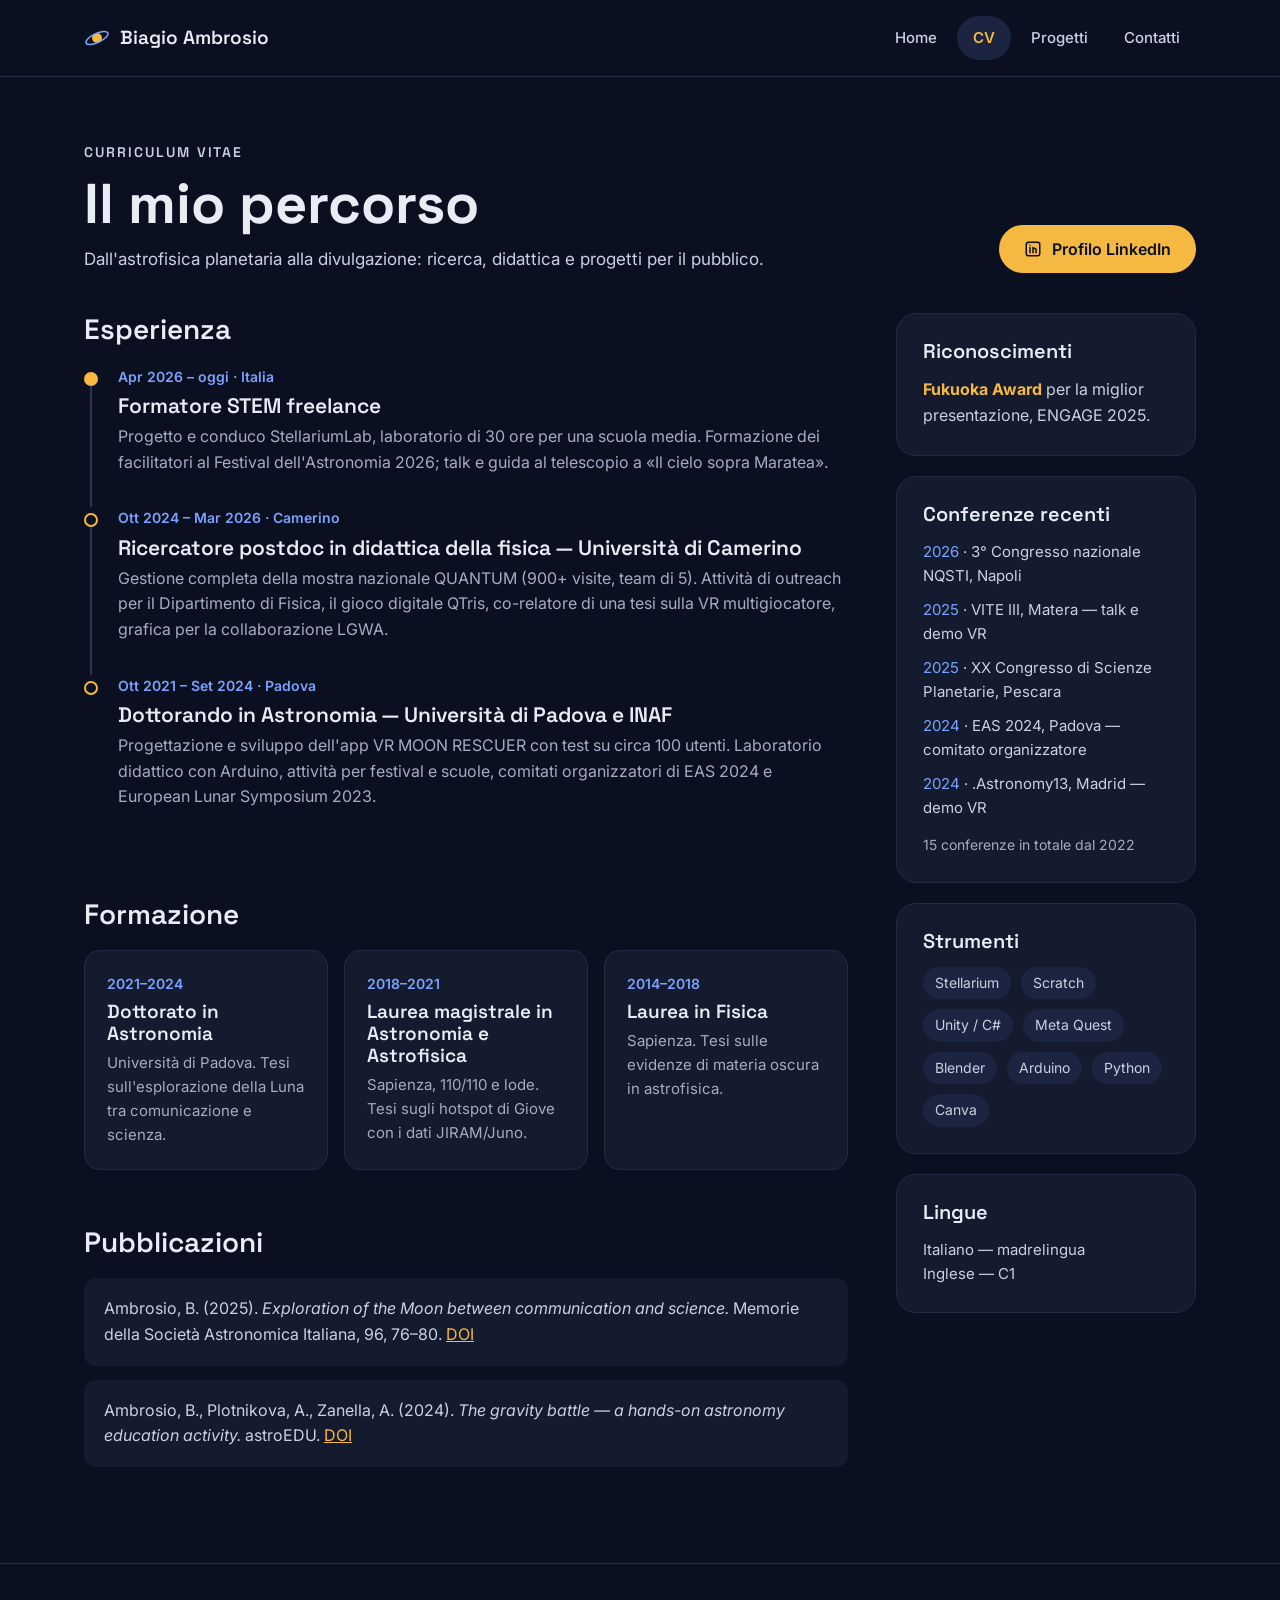
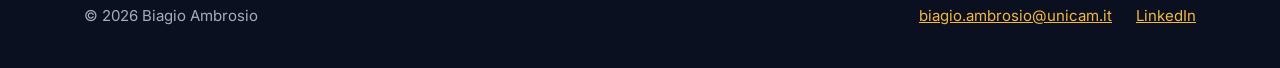
==== cv.html @ 5c2597d6 "Prima versione" ====
<!doctype html>
<html lang="it">
<head>
  <meta charset="utf-8">
  <meta name="viewport" content="width=device-width, initial-scale=1">
  <title>CV — Biagio Ambrosio</title>
  <meta name="description" content="Il percorso di Biagio Ambrosio: dall'astrofisica planetaria alla divulgazione scientifica. Esperienze, formazione, pubblicazioni e conferenze.">
  <link rel="icon" href="assets/img/favicon.svg" type="image/svg+xml">
  <link rel="preconnect" href="https://fonts.googleapis.com">
  <link rel="preconnect" href="https://fonts.gstatic.com" crossorigin>
  <link href="https://fonts.googleapis.com/css2?family=Space+Grotesk:wght@400;500;600;700&family=Inter:wght@400;500;600&display=swap" rel="stylesheet">
  <link rel="stylesheet" href="assets/css/style.css">
</head>
<body>
  <a class="skip-link" href="#contenuto">Vai al contenuto</a>

  <header class="site-header">
    <nav class="container nav" aria-label="Navigazione principale">
      <a class="brand" href="index.html">
        <svg width="26" height="26" viewBox="0 0 26 26" aria-hidden="true"><circle cx="13" cy="13" r="5" fill="#F5B841"/><ellipse cx="13" cy="13" rx="12" ry="4.5" fill="none" stroke="#7AA2FF" stroke-width="1.5" transform="rotate(-25 13 13)"/></svg>
        Biagio Ambrosio
      </a>
      <ul class="nav-links">
        <li><a href="index.html">Home</a></li>
        <li><a href="cv.html" aria-current="page">CV</a></li>
        <li><a href="progetti.html">Progetti</a></li>
        <li><a href="contatti.html">Contatti</a></li>
      </ul>
    </nav>
  </header>

  <main id="contenuto" class="container">
    <div class="page-head">
      <div>
        <p class="eyebrow">Curriculum vitae</p>
        <h1>Il mio percorso</h1>
        <p>Dall'astrofisica planetaria alla divulgazione: ricerca, didattica e progetti per il pubblico.</p>
      </div>
      <a class="btn btn-primary" href="https://www.linkedin.com/in/biagio14/" rel="noopener">
        <svg width="18" height="18" viewBox="0 0 24 24" fill="none" stroke="currentColor" stroke-width="2" stroke-linecap="round" stroke-linejoin="round" aria-hidden="true"><rect x="3" y="3" width="18" height="18" rx="3"/><path d="M8 10v7M8 7v.01M12 17v-4a2 2 0 0 1 4 0v4M12 10v7"/></svg>
        Profilo LinkedIn
      </a>
    </div>

    <div class="cv-layout">
      <div class="cv-main">
        <section>
          <h2>Esperienza</h2>
          <ol class="timeline">
            <li>
              <div class="dot-col"><span class="dot"></span><span class="rail"></span></div>
              <div class="entry">
                <span class="when">Apr 2026 – oggi · Italia</span>
                <h3>Formatore STEM freelance</h3>
                <p>Progetto e conduco StellariumLab, laboratorio di 30 ore per una scuola media. Formazione dei facilitatori al Festival dell'Astronomia 2026; talk e guida al telescopio a «Il cielo sopra Maratea».</p>
              </div>
            </li>
            <li>
              <div class="dot-col"><span class="dot"></span><span class="rail"></span></div>
              <div class="entry">
                <span class="when">Ott 2024 – Mar 2026 · Camerino</span>
                <h3>Ricercatore postdoc in didattica della fisica — Università di Camerino</h3>
                <p>Gestione completa della mostra nazionale QUANTUM (900+ visite, team di 5). Attività di outreach per il Dipartimento di Fisica, il gioco digitale QTris, co-relatore di una tesi sulla VR multigiocatore, grafica per la collaborazione LGWA.</p>
              </div>
            </li>
            <li>
              <div class="dot-col"><span class="dot"></span><span class="rail"></span></div>
              <div class="entry">
                <span class="when">Ott 2021 – Set 2024 · Padova</span>
                <h3>Dottorando in Astronomia — Università di Padova e INAF</h3>
                <p>Progettazione e sviluppo dell'app VR MOON RESCUER con test su circa 100 utenti. Laboratorio didattico con Arduino, attività per festival e scuole, comitati organizzatori di EAS 2024 e European Lunar Symposium 2023.</p>
              </div>
            </li>
          </ol>
        </section>

        <section>
          <h2>Formazione</h2>
          <div class="edu-grid">
            <article class="card">
              <span class="when">2021–2024</span>
              <h3>Dottorato in Astronomia</h3>
              <p>Università di Padova. Tesi sull'esplorazione della Luna tra comunicazione e scienza.</p>
            </article>
            <article class="card">
              <span class="when">2018–2021</span>
              <h3>Laurea magistrale in Astronomia e Astrofisica</h3>
              <p>Sapienza, 110/110 e lode. Tesi sugli hotspot di Giove con i dati JIRAM/Juno.</p>
            </article>
            <article class="card">
              <span class="when">2014–2018</span>
              <h3>Laurea in Fisica</h3>
              <p>Sapienza. Tesi sulle evidenze di materia oscura in astrofisica.</p>
            </article>
          </div>
        </section>

        <section>
          <h2>Pubblicazioni</h2>
          <ul class="pubs">
            <li>Ambrosio, B. (2025). <em>Exploration of the Moon between communication and science.</em> Memorie della Società Astronomica Italiana, 96, 76–80. <a href="https://doi.org/10.36116/MEMSAIT_96N1.2025.76" rel="noopener">DOI</a></li>
            <li>Ambrosio, B., Plotnikova, A., Zanella, A. (2024). <em>The gravity battle — a hands-on astronomy education activity.</em> astroEDU. <a href="https://doi.org/10.14586/astroedu/2405" rel="noopener">DOI</a></li>
          </ul>
        </section>
      </div>

      <aside class="cv-side" aria-label="In breve">
        <section class="card">
          <h2>Riconoscimenti</h2>
          <p style="color: var(--text-2)"><strong style="color: var(--accent)">Fukuoka Award</strong> per la miglior presentazione, ENGAGE 2025.</p>
        </section>
        <section class="card">
          <h2>Conferenze recenti</h2>
          <ul>
            <li><span class="year">2026</span> · 3° Congresso nazionale NQSTI, Napoli</li>
            <li><span class="year">2025</span> · VITE III, Matera — talk e demo VR</li>
            <li><span class="year">2025</span> · XX Congresso di Scienze Planetarie, Pescara</li>
            <li><span class="year">2024</span> · EAS 2024, Padova — comitato organizzatore</li>
            <li><span class="year">2024</span> · .Astronomy13, Madrid — demo VR</li>
          </ul>
          <p class="note">15 conferenze in totale dal 2022</p>
        </section>
        <section class="card">
          <h2>Strumenti</h2>
          <ul class="tags" style="flex-direction: row">
            <li class="tag">Stellarium</li><li class="tag">Scratch</li><li class="tag">Unity / C#</li><li class="tag">Meta Quest</li><li class="tag">Blender</li><li class="tag">Arduino</li><li class="tag">Python</li><li class="tag">Canva</li>
          </ul>
        </section>
        <section class="card">
          <h2>Lingue</h2>
          <p style="color: var(--text-2); font-size: 15px">Italiano — madrelingua<br>Inglese — C1</p>
        </section>
      </aside>
    </div>
  </main>

  <footer class="site-footer">
    <div class="container">
      <span>© 2026 Biagio Ambrosio</span>
      <nav aria-label="Contatti">
        <a href="mailto:biagio.ambrosio@unicam.it">biagio.ambrosio@unicam.it</a>
        <a href="https://www.linkedin.com/in/biagio14/" rel="noopener">LinkedIn</a>
      </nav>
    </div>
  </footer>
</body>
</html>
---- assets/css/style.css ----
/* Biagio Ambrosio — portfolio · tema "Notte stellata" */
:root {
  --bg: #0B1020;
  --bg-alt: #0F1528;
  --surface: #141B2E;
  --surface-2: #1B2440;
  --line: #222B44;
  --line-strong: #3A4566;
  --text: #E8ECF5;
  --text-2: #C9D1E3;
  --muted: #A3ADC2;
  --accent: #F5B841;
  --accent-hover: #FFD889;
  --blue: #7AA2FF;
  --radius: 20px;
  --max: 1160px;
  --display: "Space Grotesk", system-ui, sans-serif;
  --body: "Inter", system-ui, sans-serif;
}

*, *::before, *::after { box-sizing: border-box; }
html { scroll-behavior: smooth; }
body {
  margin: 0;
  background: var(--bg);
  color: var(--text);
  font-family: var(--body);
  font-size: 17px;
  line-height: 1.6;
  -webkit-font-smoothing: antialiased;
}
img { max-width: 100%; display: block; }
a { color: var(--accent); }
a:hover { color: var(--accent-hover); }
:focus-visible { outline: 2px solid var(--accent); outline-offset: 3px; border-radius: 6px; }
h1, h2, h3 { font-family: var(--display); margin: 0; line-height: 1.15; }
p { margin: 0; }

.container { max-width: var(--max); margin: 0 auto; padding-left: 24px; padding-right: 24px; }
.skip-link { position: absolute; left: -9999px; top: 8px; background: var(--accent); color: var(--bg); padding: 10px 16px; border-radius: 8px; z-index: 10; }
.skip-link:focus { left: 16px; }

/* ---------- Header / menu ---------- */
.site-header { border-bottom: 1px solid var(--line); background: var(--bg); position: sticky; top: 0; z-index: 5; }
.nav { display: flex; flex-wrap: wrap; align-items: center; justify-content: space-between; gap: 12px 24px; padding-top: 16px; padding-bottom: 16px; }
.brand { display: flex; align-items: center; gap: 10px; text-decoration: none; color: var(--text); font-family: var(--display); font-weight: 600; font-size: 19px; }
.brand:hover { color: var(--text); }
.nav-links { display: flex; flex-wrap: wrap; gap: 4px; margin: 0; padding: 0; list-style: none; }
.nav-links a { display: inline-flex; align-items: center; min-height: 44px; padding: 0 16px; border-radius: 999px; text-decoration: none; color: var(--text-2); font-weight: 500; font-size: 15px; }
.nav-links a:hover { color: var(--text); background: var(--surface); }
.nav-links a[aria-current="page"] { background: var(--surface-2); color: var(--accent); font-weight: 600; }

/* ---------- Bottoni, etichette ---------- */
.eyebrow { font-family: var(--display); font-size: 14px; letter-spacing: 0.14em; text-transform: uppercase; color: var(--accent); font-weight: 600; }
.btn { display: inline-flex; align-items: center; gap: 10px; min-height: 48px; padding: 0 24px; border-radius: 999px; text-decoration: none; font-weight: 600; font-size: 16px; border: 1px solid transparent; cursor: pointer; font-family: var(--body); }
.btn-primary { background: var(--accent); color: var(--bg); }
.btn-primary:hover { background: var(--accent-hover); color: var(--bg); }
.btn-ghost { border-color: var(--line-strong); color: var(--text); font-weight: 500; }
.btn-ghost:hover { border-color: var(--text-2); color: var(--text); }
.btn-row { display: flex; flex-wrap: wrap; gap: 12px; }
.tag { display: inline-block; padding: 5px 12px; border-radius: 999px; background: var(--surface-2); color: var(--text-2); font-size: 14px; }
.tags { display: flex; flex-wrap: wrap; gap: 8px; margin: 0; padding: 0; list-style: none; }

/* ---------- Hero (home) ---------- */
.hero { position: relative; overflow: hidden; }
.stars { position: absolute; inset: 0; width: 100%; height: 100%; opacity: 0.55; pointer-events: none; }
.hero-inner { position: relative; display: flex; flex-wrap: wrap; align-items: center; gap: 48px; padding-top: 72px; padding-bottom: 56px; }
.hero-text { flex: 999 1 520px; min-width: 0; display: flex; flex-direction: column; gap: 22px; }
.hero h1 { font-size: clamp(48px, 7.5vw, 88px); line-height: 0.98; font-weight: 700; letter-spacing: -0.03em; }
.hero .tagline { font-family: var(--display); font-size: clamp(20px, 2.4vw, 24px); line-height: 1.3; font-weight: 500; }
.hero .lead { max-width: 34em; font-size: 19px; color: var(--text-2); }
.hero .btn-row { padding-top: 8px; }
.portrait { flex: 1 1 300px; max-width: 380px; margin: 0 auto; position: relative; aspect-ratio: 4 / 5; border-radius: 200px 200px 24px 24px; background: radial-gradient(circle at 50% 35%, #26335A 0%, #141B2E 70%); overflow: hidden; border: 1px solid #2A3557; }
.portrait img { position: absolute; bottom: 0; left: 50%; transform: translateX(-50%); height: 96%; width: auto; max-width: none; }

/* ---------- Numeri ---------- */
.stats { border-top: 1px solid var(--line); border-bottom: 1px solid var(--line); background: var(--bg-alt); }
.stats-grid { display: grid; grid-template-columns: repeat(auto-fit, minmax(200px, 1fr)); gap: 28px; padding-top: 36px; padding-bottom: 36px; margin: 0 auto; }
.stat { display: flex; flex-direction: column; gap: 4px; }
.stat dt { order: 2; color: var(--muted); font-size: 15px; }
.stat dd { order: 1; margin: 0; font-family: var(--display); font-size: 44px; font-weight: 700; color: var(--accent); line-height: 1; }

/* ---------- Sezioni ---------- */
.section { padding-top: 88px; padding-bottom: 88px; }
.section-alt { background: var(--bg-alt); border-top: 1px solid var(--line); }
.section h2 { font-size: 36px; font-weight: 600; }
.split { display: flex; flex-wrap: wrap; gap: 32px 64px; }
.split > h2 { flex: 1 1 260px; }
.split > .prose { flex: 999 1 520px; min-width: 0; display: flex; flex-direction: column; gap: 16px; color: var(--text-2); }
.section-head { display: flex; flex-wrap: wrap; align-items: flex-end; justify-content: space-between; gap: 16px; margin-bottom: 32px; }
.section-head a { font-weight: 600; text-decoration: none; padding: 10px 0; }

.card-grid { display: grid; grid-template-columns: repeat(auto-fit, minmax(300px, 1fr)); gap: 20px; }
.card { background: var(--surface); border: 1px solid var(--line); border-radius: var(--radius); padding: 28px; display: flex; flex-direction: column; gap: 12px; }
.card h3 { font-size: 21px; font-weight: 600; }
.card p { color: var(--muted); font-size: 16px; }
.card svg { width: 32px; height: 32px; }

/* ---------- Card progetto ---------- */
.project-grid { display: grid; grid-template-columns: repeat(auto-fill, minmax(300px, 1fr)); gap: 24px; }
.project { display: flex; flex-direction: column; background: var(--surface); border: 1px solid var(--line); border-radius: var(--radius); overflow: hidden; color: var(--text); text-decoration: none; }
a.project:hover { border-color: var(--line-strong); color: var(--text); }
.project img, .project .ph { width: 100%; aspect-ratio: 16 / 10; object-fit: cover; }
.project .ph { background: var(--surface-2); display: flex; align-items: center; justify-content: center; }
.project .ph svg { width: 56px; height: 56px; }
.project-body { padding: 24px; display: flex; flex-direction: column; gap: 8px; flex: 1; }
.project .meta { font-size: 13px; letter-spacing: 0.1em; text-transform: uppercase; color: var(--blue); font-weight: 600; }
.project h2, .project h3 { font-size: 22px; font-weight: 600; line-height: 1.25; }
.project p { color: var(--muted); font-size: 16px; }
.project .tags { margin-top: auto; padding-top: 10px; }
.project .tag { font-size: 13px; padding: 4px 10px; }

.filters { display: flex; flex-wrap: wrap; align-items: center; gap: 8px; margin-bottom: 32px; }
.filter { min-height: 44px; padding: 0 18px; border-radius: 999px; border: 1px solid var(--line-strong); background: transparent; color: var(--text); font: 500 15px var(--body); cursor: pointer; }
.filter:hover { border-color: var(--text-2); }
.filter[aria-pressed="true"] { background: var(--accent); border-color: var(--accent); color: var(--bg); font-weight: 600; }
.filter-count { margin-left: auto; color: var(--muted); font-size: 15px; }
.project[hidden] { display: none; }

/* ---------- Intestazione pagine interne ---------- */
.page-head { padding-top: 64px; padding-bottom: 40px; display: flex; flex-wrap: wrap; align-items: flex-end; justify-content: space-between; gap: 24px; }
.page-head > div { display: flex; flex-direction: column; gap: 12px; max-width: 680px; }
.page-head h1 { font-size: clamp(36px, 5vw, 56px); line-height: 1.05; font-weight: 700; }
.page-head p { color: var(--text-2); }

/* ---------- CV ---------- */
.cv-layout { display: flex; flex-wrap: wrap; gap: 48px; padding-bottom: 96px; }
.cv-main { flex: 999 1 600px; min-width: 0; display: flex; flex-direction: column; gap: 56px; }
.cv-main h2 { font-size: 28px; font-weight: 600; margin-bottom: 20px; }
.timeline { margin: 0; padding: 0; list-style: none; }
.timeline li { display: flex; gap: 20px; }
.timeline .dot-col { display: flex; flex-direction: column; align-items: center; }
.timeline .dot { width: 14px; height: 14px; border-radius: 50%; border: 2px solid var(--accent); margin-top: 6px; flex: none; }
.timeline li:first-child .dot { background: var(--accent); }
.timeline .rail { flex: 1; width: 2px; background: #2A3557; }
.timeline li:last-child .rail { display: none; }
.timeline .entry { padding-bottom: 32px; display: flex; flex-direction: column; gap: 6px; }
.when { font-size: 14px; color: var(--blue); font-weight: 600; }
.timeline h3 { font-size: 21px; font-weight: 600; }
.timeline p { color: var(--muted); font-size: 16px; }
.edu-grid { display: grid; grid-template-columns: repeat(auto-fit, minmax(220px, 1fr)); gap: 16px; }
.edu-grid .card { padding: 22px; gap: 6px; border-radius: 16px; }
.edu-grid h3 { font-size: 19px; }
.edu-grid p { font-size: 15px; }
.pubs { margin: 0; padding: 0; list-style: none; display: flex; flex-direction: column; gap: 14px; color: var(--text-2); font-size: 16px; }
.pubs li { padding: 18px 20px; background: var(--surface); border-radius: 12px; }
.cv-side { flex: 1 1 300px; display: flex; flex-direction: column; gap: 20px; }
.cv-side .card { padding: 26px; gap: 14px; }
.cv-side h2 { font-size: 20px; font-weight: 600; }
.cv-side ul { margin: 0; padding: 0; list-style: none; display: flex; flex-direction: column; gap: 10px; font-size: 15px; color: var(--text-2); }
.cv-side .year { color: var(--blue); }
.cv-side .note { font-size: 14px; color: var(--muted); }

/* ---------- Contatti ---------- */
.contact-layout { display: flex; flex-wrap: wrap; gap: 48px 64px; padding-top: 64px; padding-bottom: 96px; }
.contact-info { flex: 1 1 380px; min-width: 0; display: flex; flex-direction: column; gap: 28px; }
.contact-info .intro { display: flex; flex-direction: column; gap: 12px; }
.contact-info h1 { font-size: clamp(36px, 5vw, 56px); line-height: 1.05; font-weight: 700; }
.contact-info .intro p { color: var(--text-2); }
.contact-info h2 { font-size: 20px; font-weight: 600; margin-bottom: 12px; }
.channels { display: flex; flex-direction: column; gap: 12px; margin: 0; padding: 0; list-style: none; }
.channel { display: flex; align-items: center; gap: 16px; padding: 18px 20px; background: var(--surface); border: 1px solid var(--line); border-radius: 16px; text-decoration: none; color: var(--text); }
a.channel:hover { border-color: var(--line-strong); color: var(--text); }
.channel svg { width: 24px; height: 24px; flex: none; }
.channel span { display: flex; flex-direction: column; min-width: 0; overflow-wrap: anywhere; }
.channel small { font-size: 14px; color: var(--muted); }
.channel strong { font-weight: 600; }
.contact-form-wrap { flex: 1 1 420px; min-width: 0; }
.contact-form { background: var(--surface); border: 1px solid var(--line); border-radius: 24px; padding: 32px; display: flex; flex-direction: column; gap: 18px; }
.contact-form h2 { font-size: 24px; font-weight: 600; }
.field { display: flex; flex-direction: column; gap: 6px; }
.field label { font-size: 15px; font-weight: 500; color: var(--text-2); }
.field input, .field select, .field textarea { min-height: 48px; padding: 10px 14px; border-radius: 12px; border: 1px solid var(--line-strong); background: var(--bg); color: var(--text); font: 400 16px var(--body); }
.field textarea { resize: vertical; min-height: 140px; }
.field input:focus, .field select:focus, .field textarea:focus { outline: 2px solid var(--accent); outline-offset: 1px; border-color: transparent; }
.contact-form .btn { justify-content: center; min-height: 52px; border: 0; }
.form-note { font-size: 14px; color: var(--muted); }

/* ---------- Footer ---------- */
.site-footer { border-top: 1px solid var(--line); }
.site-footer .container { padding-top: 40px; padding-bottom: 40px; display: flex; flex-wrap: wrap; justify-content: space-between; gap: 16px; color: var(--muted); font-size: 15px; }
.site-footer nav { display: flex; flex-wrap: wrap; gap: 24px; }

@media (max-width: 600px) {
  .section { padding-top: 64px; padding-bottom: 64px; }
  .hero-inner { padding-top: 48px; }
  .filter-count { margin-left: 0; width: 100%; }
  .contact-form { padding: 24px; }
}
@media (prefers-reduced-motion: reduce) { html { scroll-behavior: auto; } }
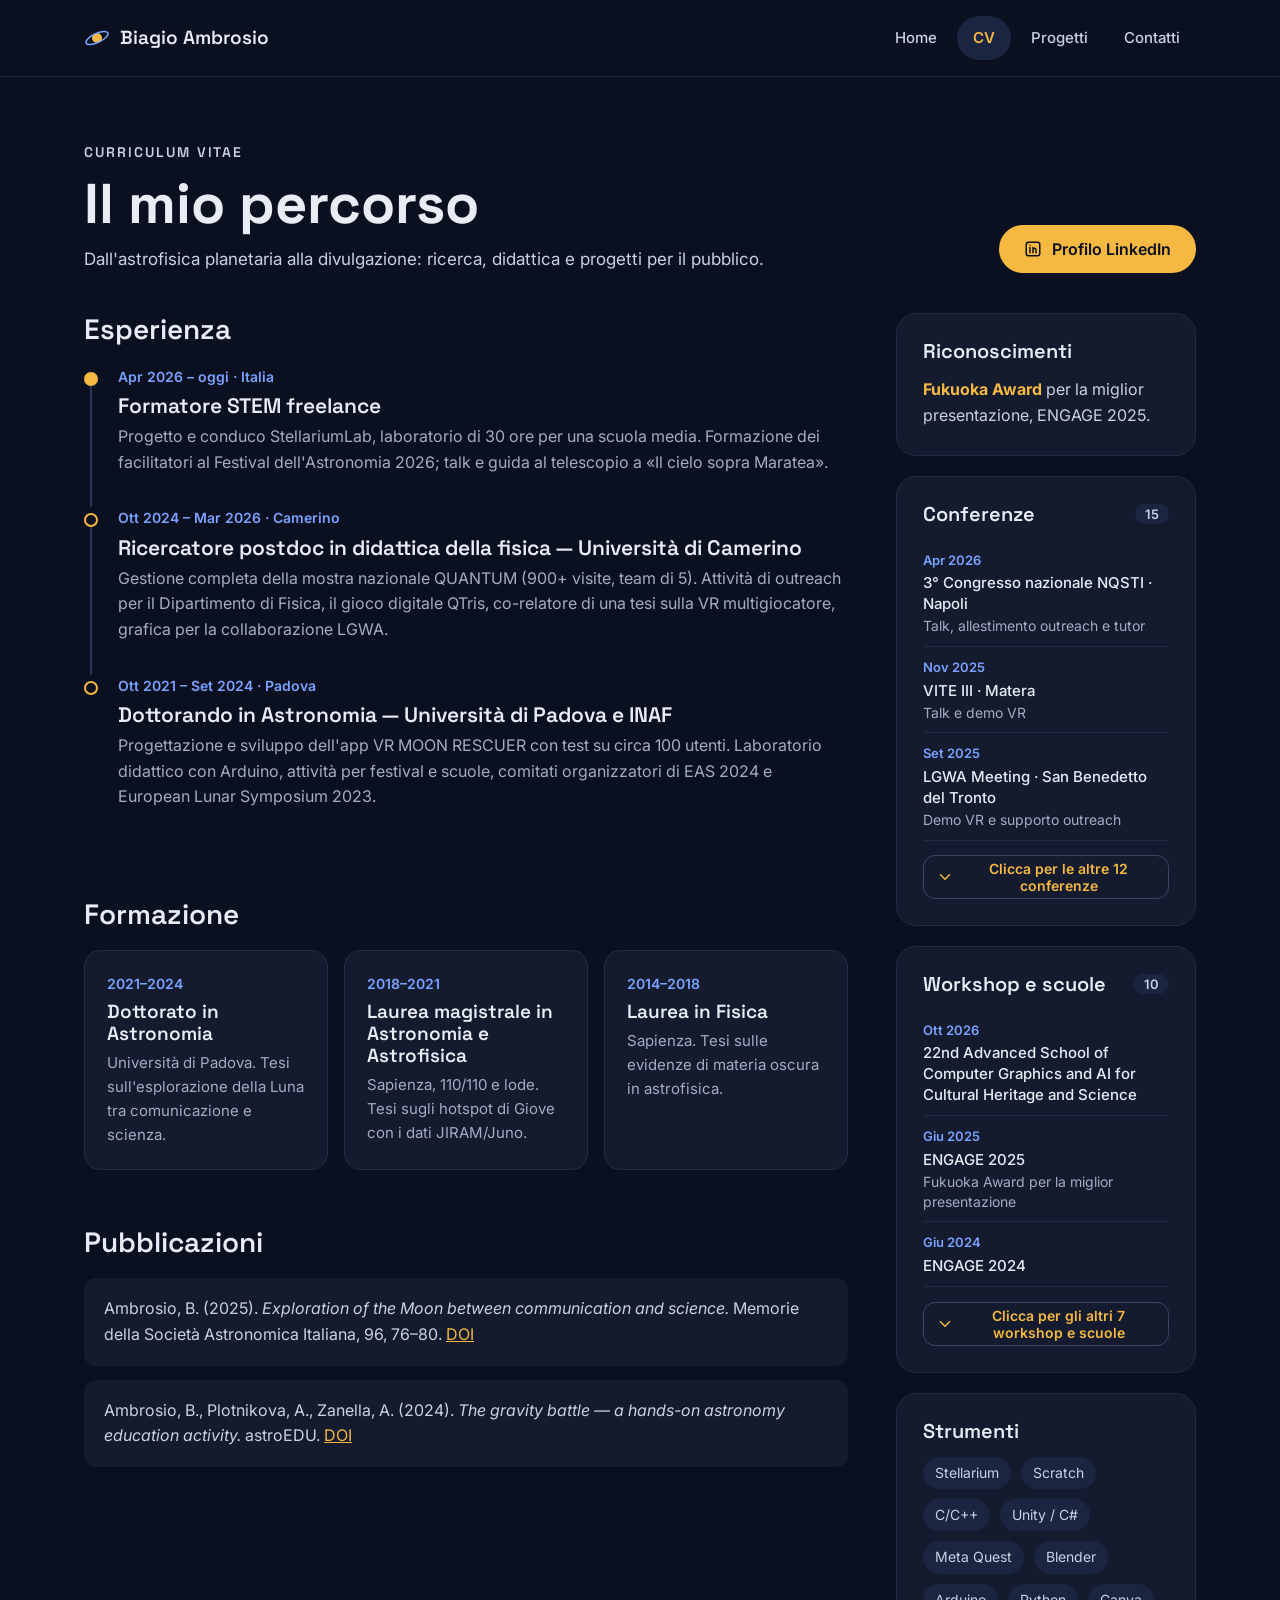
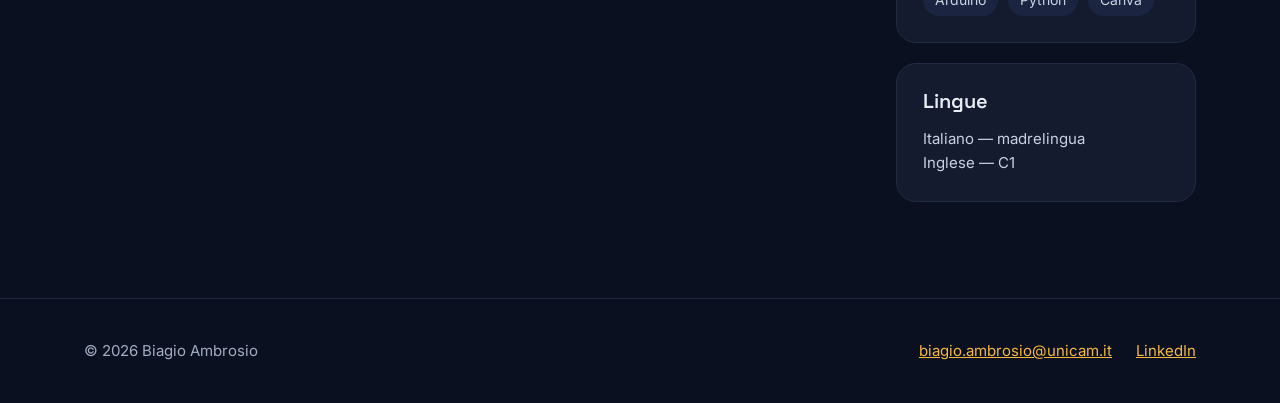
==== commit 8161b914: "Navigation Conferences and Schools" ====
--- a/cv.html
+++ b/cv.html
@@ -4,12 +4,28 @@
   <meta charset="utf-8">
   <meta name="viewport" content="width=device-width, initial-scale=1">
   <title>CV — Biagio Ambrosio</title>
-  <meta name="description" content="Il percorso di Biagio Ambrosio: dall'astrofisica planetaria alla divulgazione scientifica. Esperienze, formazione, pubblicazioni e conferenze.">
+  <meta name="description" content="Il percorso di Biagio Ambrosio: dall'astrofisica planetaria alla divulgazione scientifica. Esperienze, formazione, pubblicazioni, conferenze, workshop e scuole.">
   <link rel="icon" href="assets/img/favicon.svg" type="image/svg+xml">
   <link rel="preconnect" href="https://fonts.googleapis.com">
   <link rel="preconnect" href="https://fonts.gstatic.com" crossorigin>
   <link href="https://fonts.googleapis.com/css2?family=Space+Grotesk:wght@400;500;600;700&family=Inter:wght@400;500;600&display=swap" rel="stylesheet">
   <link rel="stylesheet" href="assets/css/style.css">
+  <style>
+    /* Schede con elenco scorrevole (Conferenze, Workshop e scuole) */
+    .card-title { display: flex; align-items: center; justify-content: space-between; gap: 12px; }
+    .count { font: 600 13px var(--body); color: var(--text-2); background: var(--surface-2); padding: 2px 10px; border-radius: 999px; }
+    .scroll-list { list-style: none; margin: 0; padding: 0; position: relative; overflow-y: auto; scrollbar-width: none; }
+    .scroll-list::-webkit-scrollbar { display: none; }
+    .scroll-list li { padding: 10px 0; border-bottom: 1px solid var(--line); display: flex; flex-direction: column; gap: 2px; }
+    .scroll-list li:last-child { border-bottom: 0; }
+    .scroll-list .date { font-size: 13px; font-weight: 600; color: var(--blue); }
+    .scroll-list .what { font-size: 15px; font-weight: 500; line-height: 1.4; color: var(--text); }
+    .scroll-list .role { font-size: 14px; line-height: 1.4; color: var(--muted); }
+    .scroll-btn { display: flex; align-items: center; justify-content: center; gap: 8px; width: 100%; min-height: 44px; padding: 0 12px; border: 1px solid var(--line-strong); border-radius: 12px; background: transparent; color: var(--accent); font: 600 14px var(--body); cursor: pointer; }
+    .scroll-btn:hover { border-color: var(--accent); color: var(--accent-hover); }
+    .scroll-btn svg { width: 18px; height: 18px; flex: none; }
+    .scroll-btn[hidden] { display: none; }
+  </style>
 </head>
 <body>
   <a class="skip-link" href="#contenuto">Vai al contenuto</a>
@@ -109,23 +125,74 @@
           <h2>Riconoscimenti</h2>
           <p style="color: var(--text-2)"><strong style="color: var(--accent)">Fukuoka Award</strong> per la miglior presentazione, ENGAGE 2025.</p>
         </section>
-        <section class="card">
-          <h2>Conferenze recenti</h2>
-          <ul>
-            <li><span class="year">2026</span> · 3° Congresso nazionale NQSTI, Napoli</li>
-            <li><span class="year">2025</span> · VITE III, Matera — talk e demo VR</li>
-            <li><span class="year">2025</span> · XX Congresso di Scienze Planetarie, Pescara</li>
-            <li><span class="year">2024</span> · EAS 2024, Padova — comitato organizzatore</li>
-            <li><span class="year">2024</span> · .Astronomy13, Madrid — demo VR</li>
-          </ul>
-          <p class="note">15 conferenze in totale dal 2022</p>
-        </section>
+
+        <!-- CONFERENZE: per aggiungerne una, copia un <li>...</li> e incollalo in cima all'elenco.
+             data-visible = quante voci si vedono prima di scorrere. -->
+        <section class="card scroll-card" data-visible="3"
+                 data-more-one="Clicca per l'altra conferenza"
+                 data-more-many="Clicca per le altre {n} conferenze">
+          <div class="card-title"><h2 id="conf-title">Conferenze</h2><span class="count"></span></div>
+          <button class="scroll-btn scroll-up" type="button" hidden>
+            <svg viewBox="0 0 24 24" fill="none" stroke="currentColor" stroke-width="2" stroke-linecap="round" stroke-linejoin="round" aria-hidden="true"><path d="M6 15l6-6 6 6"/></svg>
+            Torna alle più recenti
+          </button>
+          <ol class="scroll-list" aria-labelledby="conf-title" tabindex="0">
+            <li><span class="date">Apr 2026</span><span class="what">3° Congresso nazionale NQSTI · Napoli</span><span class="role">Talk, allestimento outreach e tutor</span></li>
+            <li><span class="date">Nov 2025</span><span class="what">VITE III · Matera</span><span class="role">Talk e demo VR</span></li>
+            <li><span class="date">Set 2025</span><span class="what">LGWA Meeting · San Benedetto del Tronto</span><span class="role">Demo VR e supporto outreach</span></li>
+            <li><span class="date">Feb 2025</span><span class="what">XX Congresso Nazionale di Scienze Planetarie · Pescara</span><span class="role">Talk</span></li>
+            <li><span class="date">Lug 2024</span><span class="what">EAS 2024 · Padova</span><span class="role">Comitato organizzatore, e-poster, eventi pubblici e tavola rotonda</span></li>
+            <li><span class="date">Giu 2024</span><span class="what">CAP2024 · Tolosa</span><span class="role">Demo VR</span></li>
+            <li><span class="date">Giu 2024</span><span class="what">European Lunar Symposium 2024 · Dumfries</span><span class="role">Talk</span></li>
+            <li><span class="date">Apr 2024</span><span class="what">.Astronomy13 · Madrid</span><span class="role">Demo VR e sessione unconference</span></li>
+            <li><span class="date">Apr 2024</span><span class="what">VITE II · Roma</span><span class="role">Talk e demo VR</span></li>
+            <li><span class="date">Apr 2024</span><span class="what">AFAS 2024 · Marrakech</span><span class="role">E-poster</span></li>
+            <li><span class="date">Feb 2024</span><span class="what">XIX Congresso Nazionale di Scienze Planetarie · Bormio</span><span class="role">Poster</span></li>
+            <li><span class="date">Set 2023</span><span class="what">EANA 2023 · Madrid</span><span class="role">Talk</span></li>
+            <li><span class="date">Giu 2023</span><span class="what">European Lunar Symposium 2023 · Padova</span><span class="role">Comitato organizzatore locale</span></li>
+            <li><span class="date">Mag 2023</span><span class="what">BEACON 2023 · La Palma</span><span class="role">Poster</span></li>
+            <li><span class="date">Nov 2022</span><span class="what">VR e AR per la diffusione della scienza · Palermo</span><span class="role">Demo VR</span></li>
+          </ol>
+          <button class="scroll-btn scroll-down" type="button" hidden>
+            <svg viewBox="0 0 24 24" fill="none" stroke="currentColor" stroke-width="2" stroke-linecap="round" stroke-linejoin="round" aria-hidden="true"><path d="M6 9l6 6 6-6"/></svg>
+            <span class="label"></span>
+          </button>
+        </section>
+
+        <!-- WORKSHOP E SCUOLE: stesso funzionamento delle conferenze. -->
+        <section class="card scroll-card" data-visible="3"
+                 data-more-one="Clicca per l'altro workshop"
+                 data-more-many="Clicca per gli altri {n} workshop e scuole">
+          <div class="card-title"><h2 id="ws-title">Workshop e scuole</h2><span class="count"></span></div>
+          <button class="scroll-btn scroll-up" type="button" hidden>
+            <svg viewBox="0 0 24 24" fill="none" stroke="currentColor" stroke-width="2" stroke-linecap="round" stroke-linejoin="round" aria-hidden="true"><path d="M6 15l6-6 6 6"/></svg>
+            Torna ai più recenti
+          </button>
+          <ol class="scroll-list" aria-labelledby="ws-title" tabindex="0">
+            <li><span class="date">Ott 2026</span><span class="what">22nd Advanced School of Computer Graphics and AI for Cultural Heritage and Science</span></li>
+            <li><span class="date">Giu 2025</span><span class="what">ENGAGE 2025</span><span class="role">Fukuoka Award per la miglior presentazione</span></li>
+            <li><span class="date">Giu 2024</span><span class="what">ENGAGE 2024</span></li>
+            <li><span class="date">Mar 2024</span><span class="what">PhD Training Week · Università di Padova</span><span class="role">Comunicazione e valorizzazione della ricerca; Ricerca e innovazione responsabile</span></li>
+            <li><span class="date">Ott 2023</span><span class="what">ENGAGE 2023 – Arte e Scienza</span></li>
+            <li><span class="date">Nov 2022</span><span class="what">ENGAGE 2022</span></li>
+            <li><span class="date">Set 2022</span><span class="what">Officina di Narrazione della Scienza (ONSCI)</span></li>
+            <li><span class="date">Mag–Giu 2022</span><span class="what">Life on Earth and Beyond</span></li>
+            <li><span class="date">Feb 2022</span><span class="what">Una Roadmap per la Luna: Scienza e tecnologia</span></li>
+            <li><span class="date">Nov 2021</span><span class="what">ENGAGE 2021</span></li>
+          </ol>
+          <button class="scroll-btn scroll-down" type="button" hidden>
+            <svg viewBox="0 0 24 24" fill="none" stroke="currentColor" stroke-width="2" stroke-linecap="round" stroke-linejoin="round" aria-hidden="true"><path d="M6 9l6 6 6-6"/></svg>
+            <span class="label"></span>
+          </button>
+        </section>
+
         <section class="card">
           <h2>Strumenti</h2>
           <ul class="tags" style="flex-direction: row">
-            <li class="tag">Stellarium</li><li class="tag">Scratch</li><li class="tag">Unity / C#</li><li class="tag">Meta Quest</li><li class="tag">Blender</li><li class="tag">Arduino</li><li class="tag">Python</li><li class="tag">Canva</li>
+            <li class="tag">Stellarium</li><li class="tag">Scratch</li><li class="tag">C/C++</li><li class="tag">Unity / C#</li><li class="tag">Meta Quest</li><li class="tag">Blender</li><li class="tag">Arduino</li><li class="tag">Python</li><li class="tag">Canva</li>
           </ul>
         </section>
+
         <section class="card">
           <h2>Lingue</h2>
           <p style="color: var(--text-2); font-size: 15px">Italiano — madrelingua<br>Inglese — C1</p>
@@ -143,5 +210,61 @@
       </nav>
     </div>
   </footer>
+
+  <script>
+    // Schede scorrevoli: mostra le prime N voci e frecce per scorrere le altre.
+    (function () {
+      var smooth = window.matchMedia('(prefers-reduced-motion: reduce)').matches ? 'auto' : 'smooth';
+
+      document.querySelectorAll('.scroll-card').forEach(function (card) {
+        var list = card.querySelector('.scroll-list');
+        var items = Array.prototype.slice.call(list.children);
+        var up = card.querySelector('.scroll-up');
+        var down = card.querySelector('.scroll-down');
+        var label = down.querySelector('.label');
+        var visible = parseInt(card.getAttribute('data-visible'), 10) || 4;
+        var count = card.querySelector('.count');
+        if (count) count.textContent = items.length;
+
+        if (items.length <= visible) return; // pochi elementi: niente frecce
+
+        function fit() {
+          list.style.maxHeight = items[visible].offsetTop + 'px';
+          update();
+        }
+
+        function hiddenBelow() {
+          var bottom = list.scrollTop + list.clientHeight + 1;
+          return items.filter(function (li) { return li.offsetTop + li.offsetHeight > bottom; }).length;
+        }
+
+        function update() {
+          var n = hiddenBelow();
+          down.hidden = n === 0;
+          up.hidden = list.scrollTop <= 1;
+          label.textContent = n === 1
+            ? card.getAttribute('data-more-one')
+            : card.getAttribute('data-more-many').replace('{n}', n);
+        }
+
+        down.addEventListener('click', function () {
+          var bottom = list.scrollTop + list.clientHeight + 1;
+          var next = items.find(function (li) { return li.offsetTop + li.offsetHeight > bottom; });
+          if (next) list.scrollTo({ top: next.offsetTop, behavior: smooth });
+        });
+
+        up.addEventListener('click', function () {
+          var target = list.scrollTop - list.clientHeight;
+          var prev = items.find(function (li) { return li.offsetTop >= target - 1; });
+          list.scrollTo({ top: target <= 0 || !prev ? 0 : prev.offsetTop, behavior: smooth });
+        });
+
+        list.addEventListener('scroll', update, { passive: true });
+        window.addEventListener('resize', fit);
+        if (document.fonts && document.fonts.ready) document.fonts.ready.then(fit);
+        fit();
+      });
+    })();
+  </script>
 </body>
 </html>
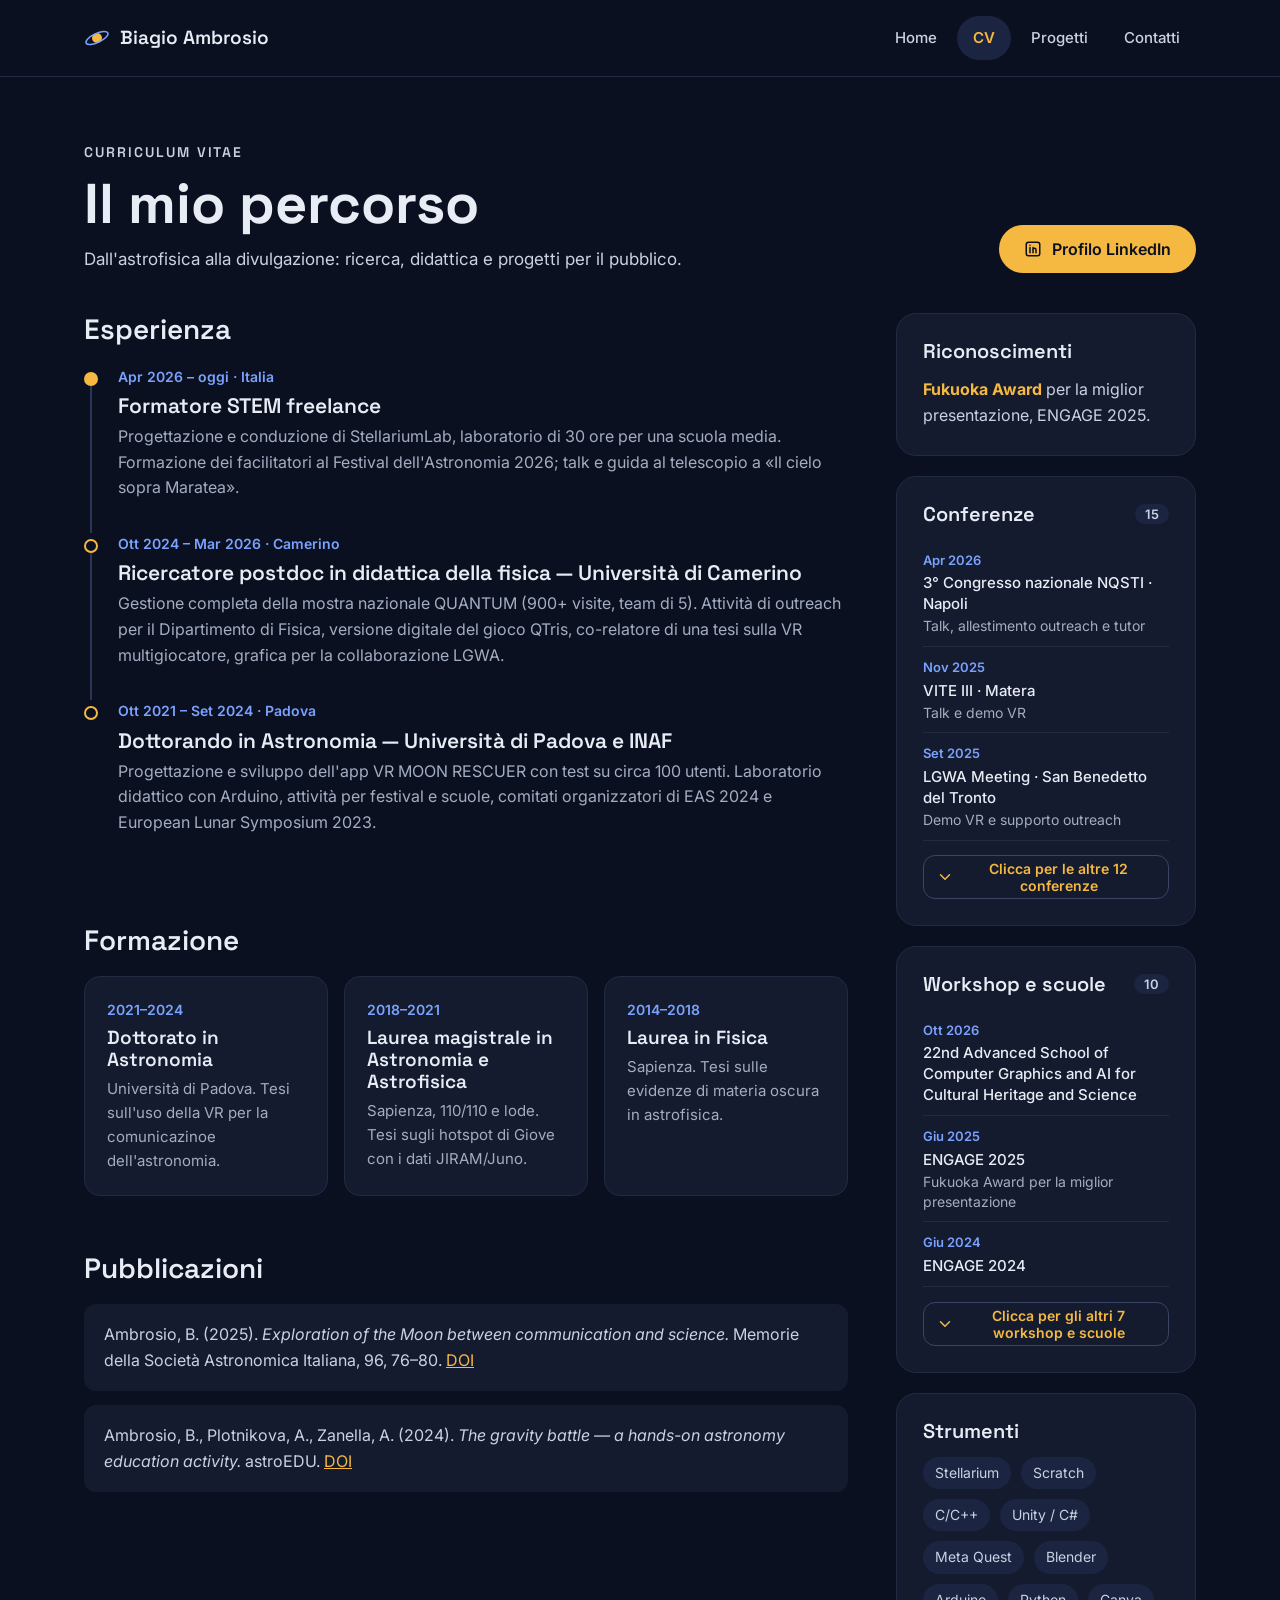
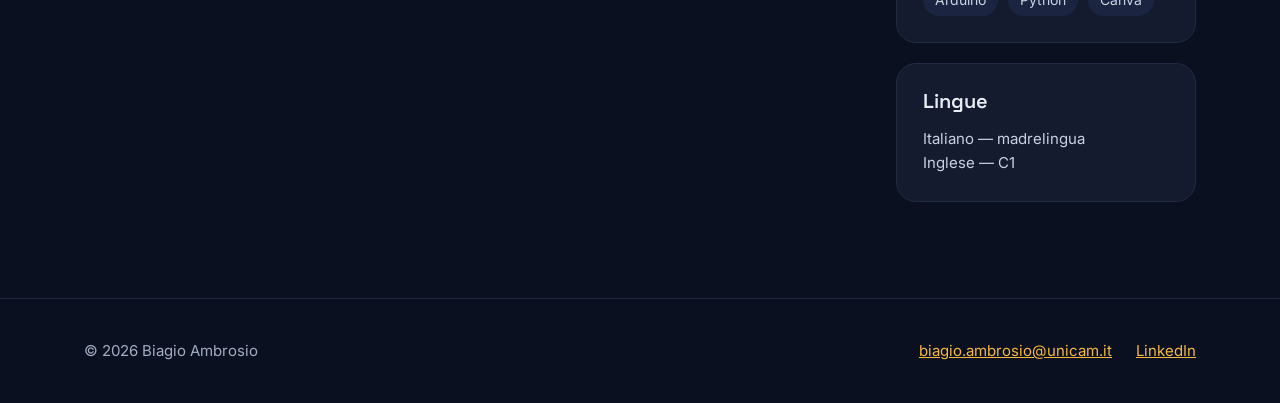
==== commit 5e1b9c86: "Update CV content for clarity and accuracy" ====
--- a/cv.html
+++ b/cv.html
@@ -50,7 +50,7 @@
       <div>
         <p class="eyebrow">Curriculum vitae</p>
         <h1>Il mio percorso</h1>
-        <p>Dall'astrofisica planetaria alla divulgazione: ricerca, didattica e progetti per il pubblico.</p>
+        <p>Dall'astrofisica alla divulgazione: ricerca, didattica e progetti per il pubblico.</p>
       </div>
       <a class="btn btn-primary" href="https://www.linkedin.com/in/biagio14/" rel="noopener">
         <svg width="18" height="18" viewBox="0 0 24 24" fill="none" stroke="currentColor" stroke-width="2" stroke-linecap="round" stroke-linejoin="round" aria-hidden="true"><rect x="3" y="3" width="18" height="18" rx="3"/><path d="M8 10v7M8 7v.01M12 17v-4a2 2 0 0 1 4 0v4M12 10v7"/></svg>
@@ -68,7 +68,7 @@
               <div class="entry">
                 <span class="when">Apr 2026 – oggi · Italia</span>
                 <h3>Formatore STEM freelance</h3>
-                <p>Progetto e conduco StellariumLab, laboratorio di 30 ore per una scuola media. Formazione dei facilitatori al Festival dell'Astronomia 2026; talk e guida al telescopio a «Il cielo sopra Maratea».</p>
+                <p>Progettazione e conduzione di StellariumLab, laboratorio di 30 ore per una scuola media. Formazione dei facilitatori al Festival dell'Astronomia 2026; talk e guida al telescopio a «Il cielo sopra Maratea».</p>
               </div>
             </li>
             <li>
@@ -76,7 +76,7 @@
               <div class="entry">
                 <span class="when">Ott 2024 – Mar 2026 · Camerino</span>
                 <h3>Ricercatore postdoc in didattica della fisica — Università di Camerino</h3>
-                <p>Gestione completa della mostra nazionale QUANTUM (900+ visite, team di 5). Attività di outreach per il Dipartimento di Fisica, il gioco digitale QTris, co-relatore di una tesi sulla VR multigiocatore, grafica per la collaborazione LGWA.</p>
+                <p>Gestione completa della mostra nazionale QUANTUM (900+ visite, team di 5). Attività di outreach per il Dipartimento di Fisica, versione digitale del gioco QTris, co-relatore di una tesi sulla VR multigiocatore, grafica per la collaborazione LGWA.</p>
               </div>
             </li>
             <li>
@@ -96,7 +96,7 @@
             <article class="card">
               <span class="when">2021–2024</span>
               <h3>Dottorato in Astronomia</h3>
-              <p>Università di Padova. Tesi sull'esplorazione della Luna tra comunicazione e scienza.</p>
+              <p>Università di Padova. Tesi sull'uso della VR per la comunicazinoe dell'astronomia.</p>
             </article>
             <article class="card">
               <span class="when">2018–2021</span>
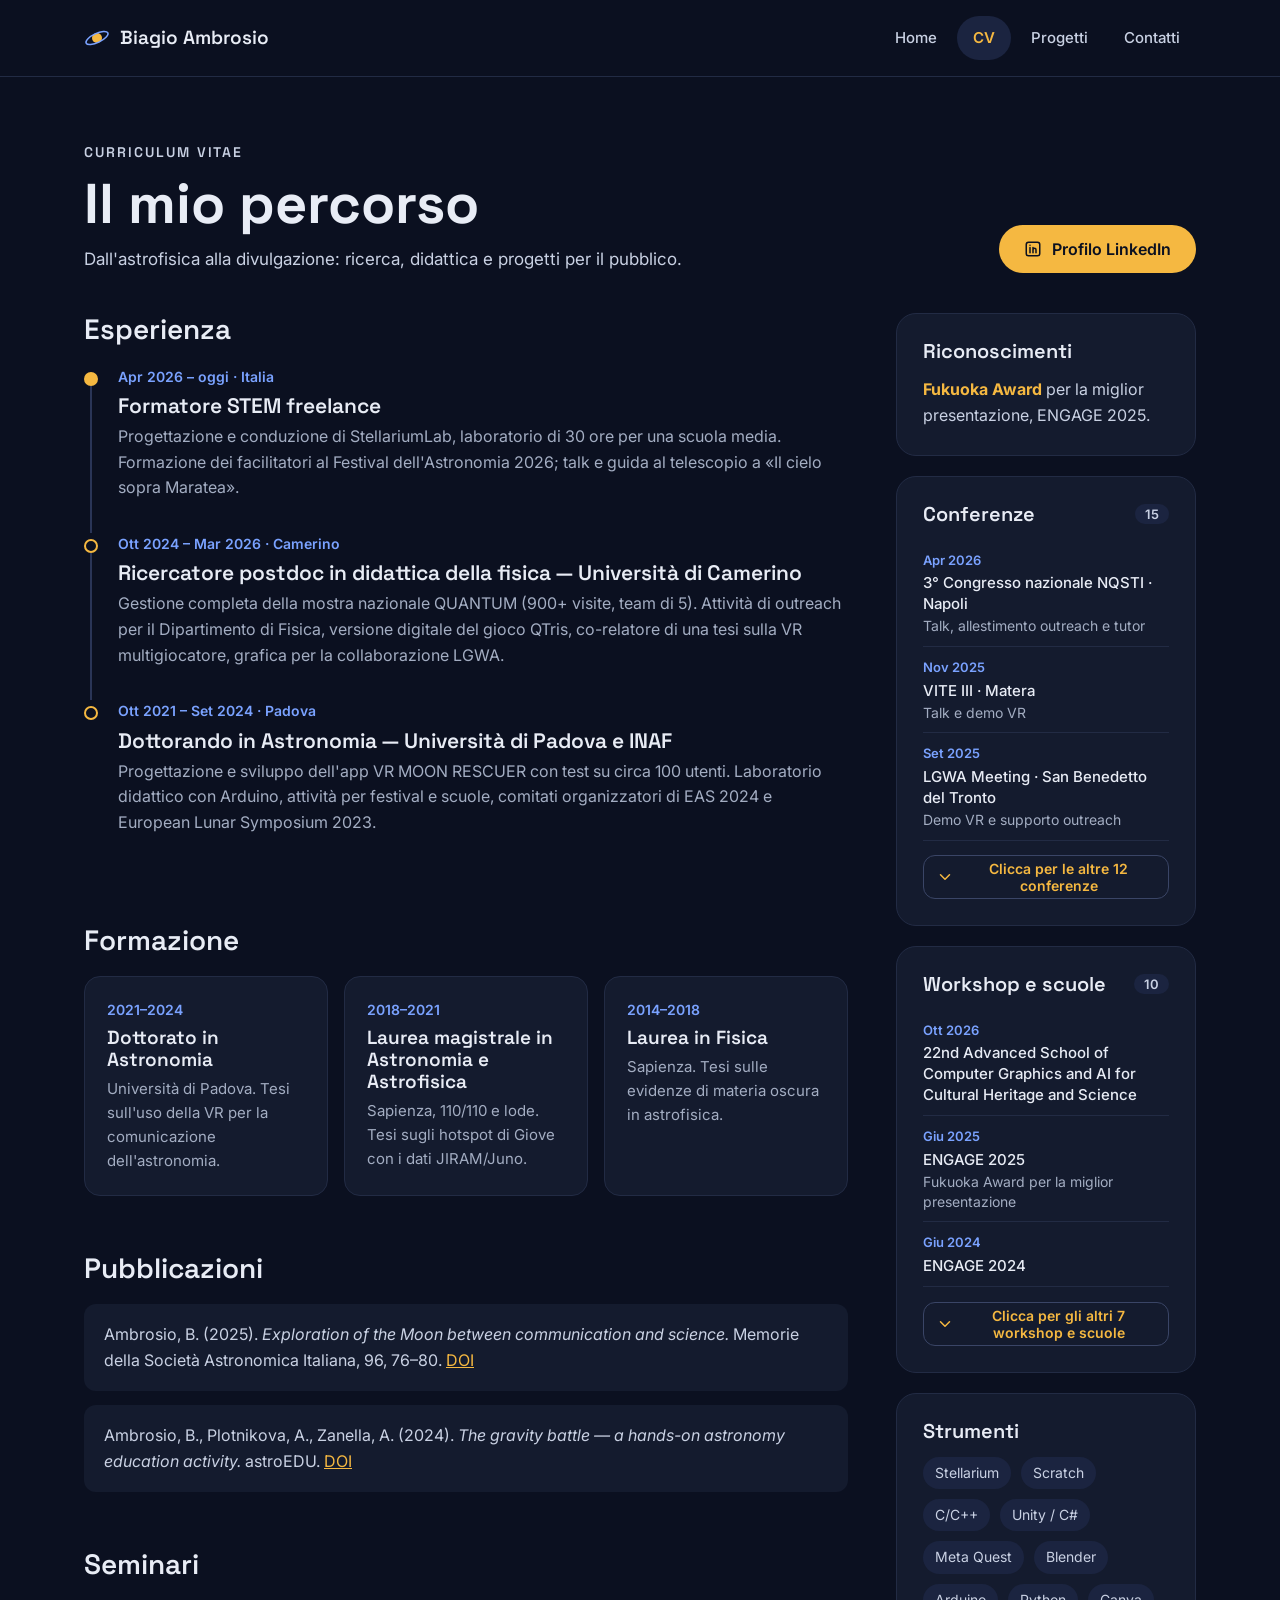
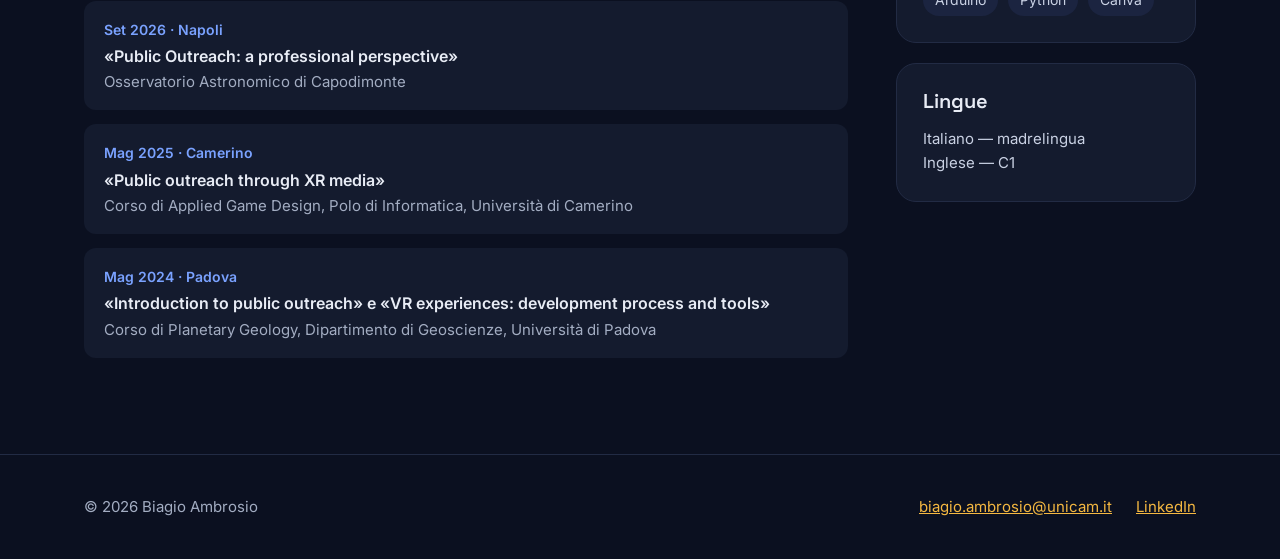
==== commit c83de00e: "Seminars added" ====
--- a/cv.html
+++ b/cv.html
@@ -25,6 +25,10 @@
     .scroll-btn:hover { border-color: var(--accent); color: var(--accent-hover); }
     .scroll-btn svg { width: 18px; height: 18px; flex: none; }
     .scroll-btn[hidden] { display: none; }
+    /* Seminari */
+    .seminars li { display: flex; flex-direction: column; gap: 4px; }
+    .seminars strong { font-weight: 600; color: var(--text); line-height: 1.4; }
+    .seminars .where { color: var(--muted); font-size: 15px; line-height: 1.4; }
   </style>
 </head>
 <body>
@@ -96,7 +100,7 @@
             <article class="card">
               <span class="when">2021–2024</span>
               <h3>Dottorato in Astronomia</h3>
-              <p>Università di Padova. Tesi sull'uso della VR per la comunicazinoe dell'astronomia.</p>
+              <p>Università di Padova. Tesi sull'uso della VR per la comunicazione dell'astronomia.</p>
             </article>
             <article class="card">
               <span class="when">2018–2021</span>
@@ -116,6 +120,28 @@
           <ul class="pubs">
             <li>Ambrosio, B. (2025). <em>Exploration of the Moon between communication and science.</em> Memorie della Società Astronomica Italiana, 96, 76–80. <a href="https://doi.org/10.36116/MEMSAIT_96N1.2025.76" rel="noopener">DOI</a></li>
             <li>Ambrosio, B., Plotnikova, A., Zanella, A. (2024). <em>The gravity battle — a hands-on astronomy education activity.</em> astroEDU. <a href="https://doi.org/10.14586/astroedu/2405" rel="noopener">DOI</a></li>
+          </ul>
+        </section>
+
+        <!-- SEMINARI: per aggiungerne uno, copia un <li>...</li> e incollalo in cima all'elenco. -->
+        <section>
+          <h2>Seminari</h2>
+          <ul class="pubs seminars">
+            <li>
+              <span class="when">Set 2026 · Napoli</span>
+              <strong>«Public Outreach: a professional perspective»</strong>
+              <span class="where">Osservatorio Astronomico di Capodimonte</span>
+            </li>
+            <li>
+              <span class="when">Mag 2025 · Camerino</span>
+              <strong>«Public outreach through XR media»</strong>
+              <span class="where">Corso di Applied Game Design, Polo di Informatica, Università di Camerino</span>
+            </li>
+            <li>
+              <span class="when">Mag 2024 · Padova</span>
+              <strong>«Introduction to public outreach» e «VR experiences: development process and tools»</strong>
+              <span class="where">Corso di Planetary Geology, Dipartimento di Geoscienze, Università di Padova</span>
+            </li>
           </ul>
         </section>
       </div>
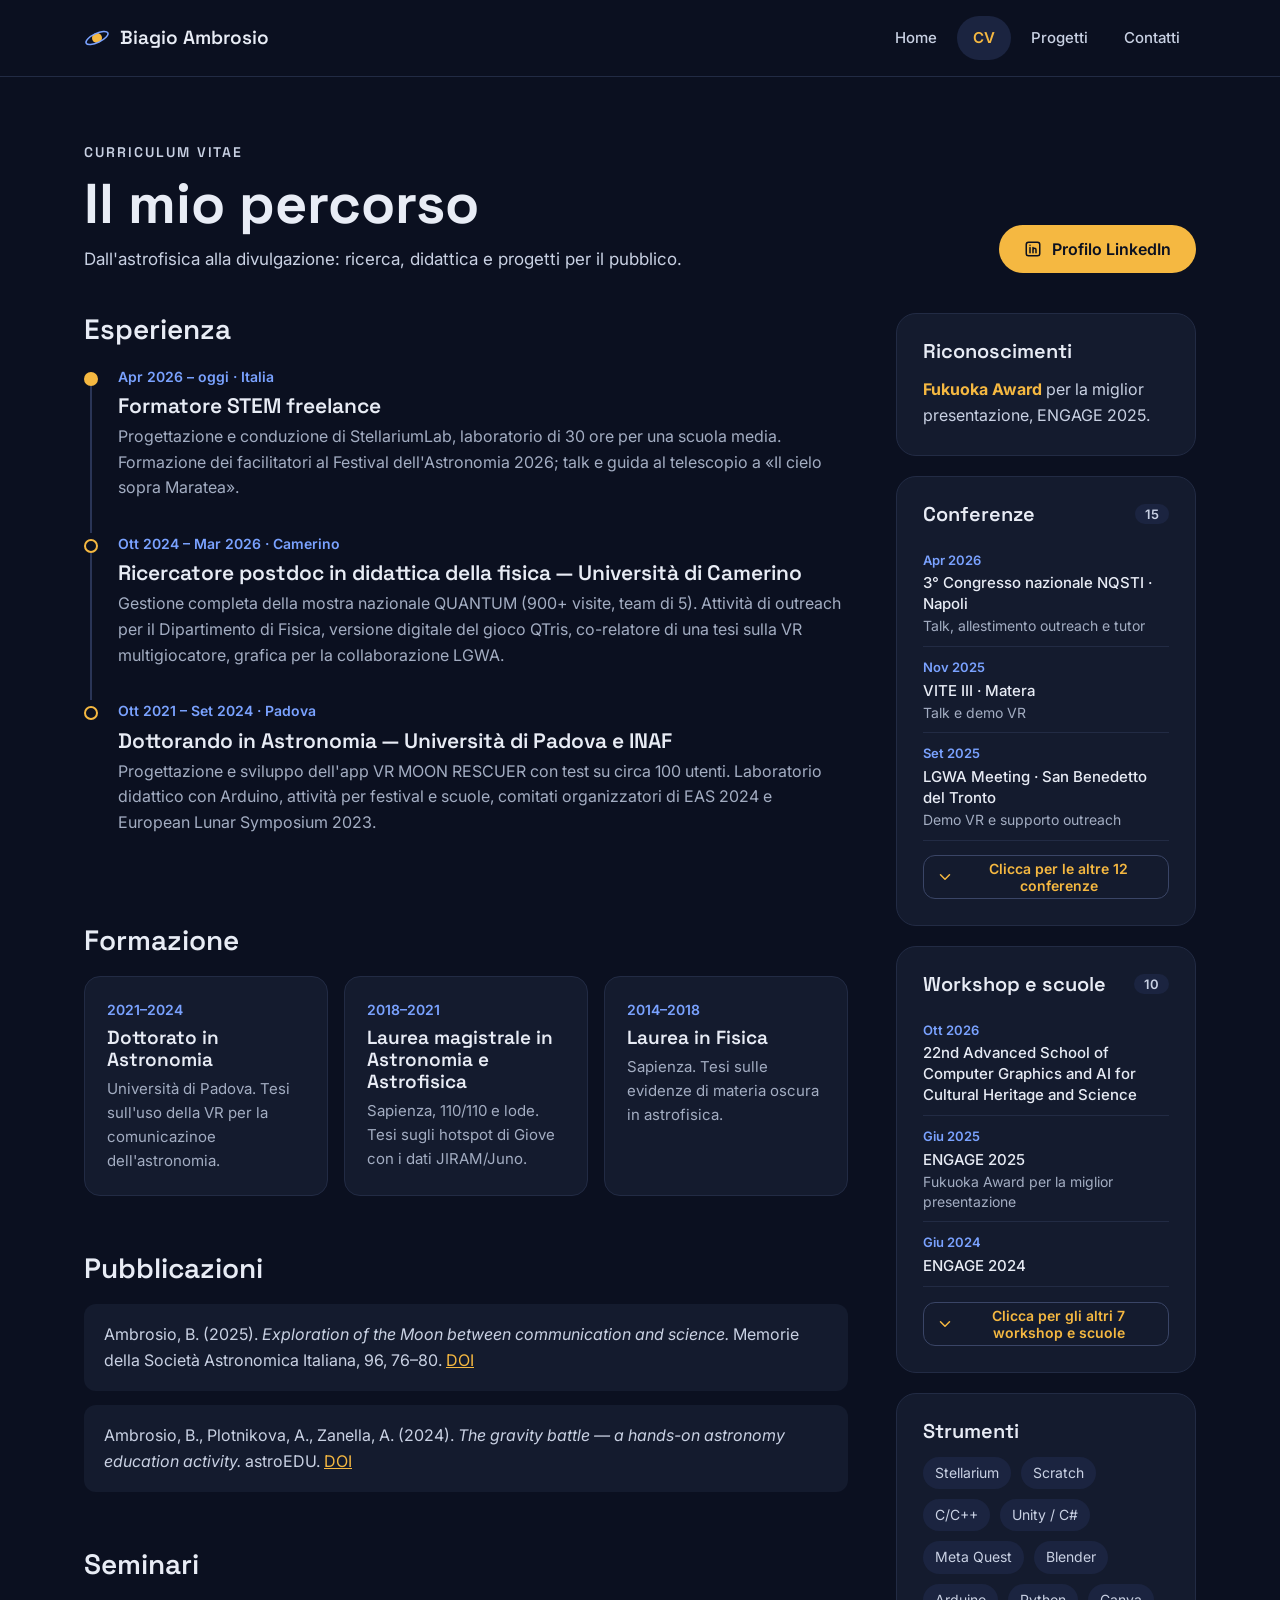
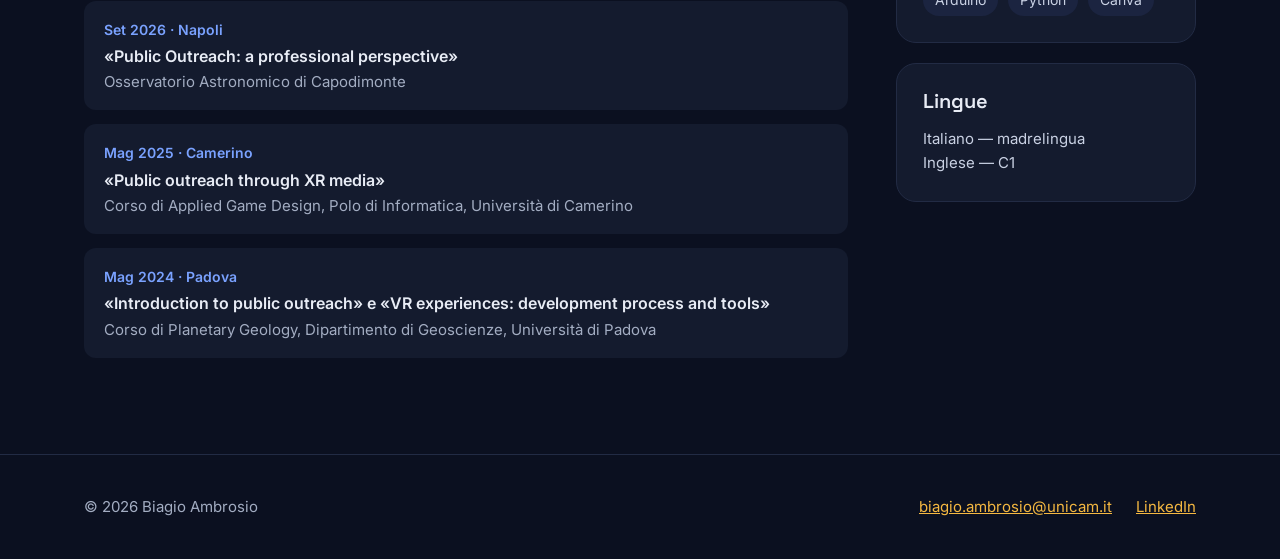
==== commit 74413d18: "Merge branch 'main' of https://github.com/biagio14-unicam/biagio14-unicam.github.io" ====
--- a/cv.html
+++ b/cv.html
@@ -100,7 +100,7 @@
             <article class="card">
               <span class="when">2021–2024</span>
               <h3>Dottorato in Astronomia</h3>
-              <p>Università di Padova. Tesi sull'uso della VR per la comunicazione dell'astronomia.</p>
+              <p>Università di Padova. Tesi sull'uso della VR per la comunicazinoe dell'astronomia.</p>
             </article>
             <article class="card">
               <span class="when">2018–2021</span>
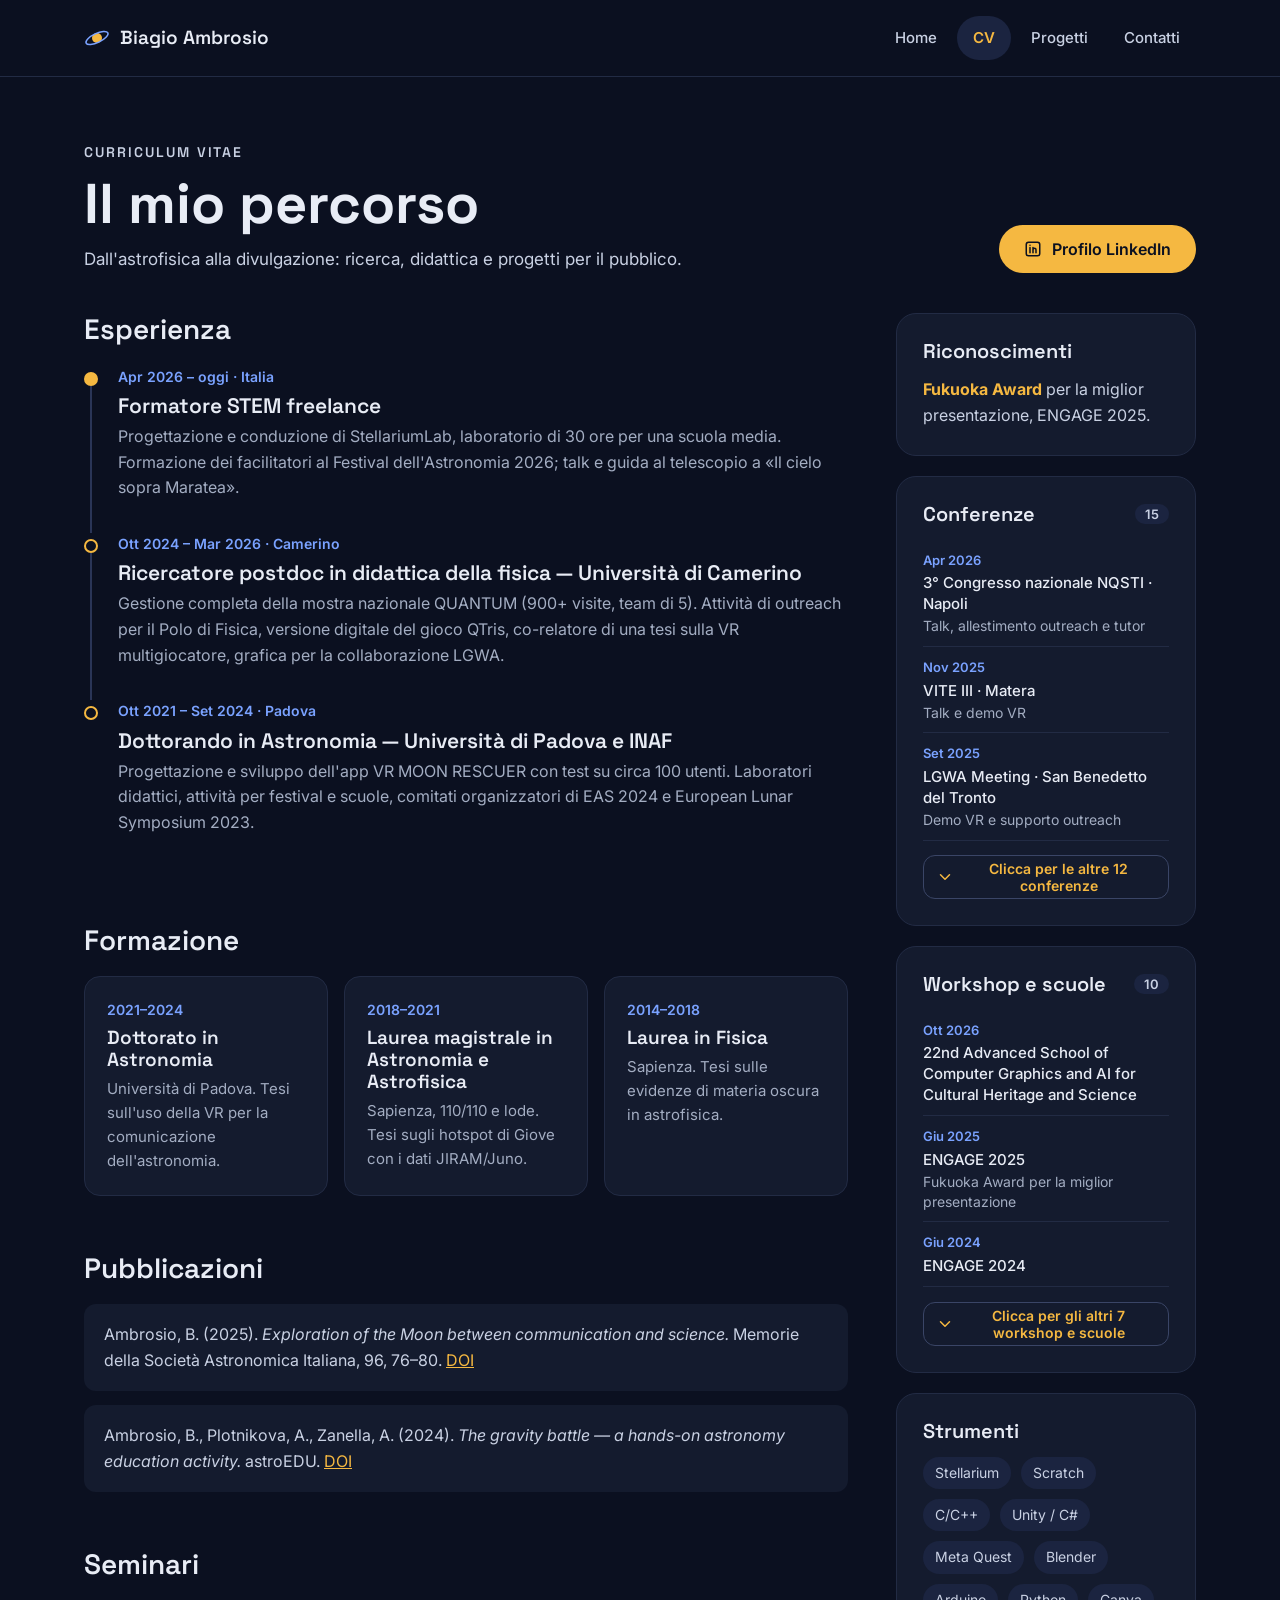
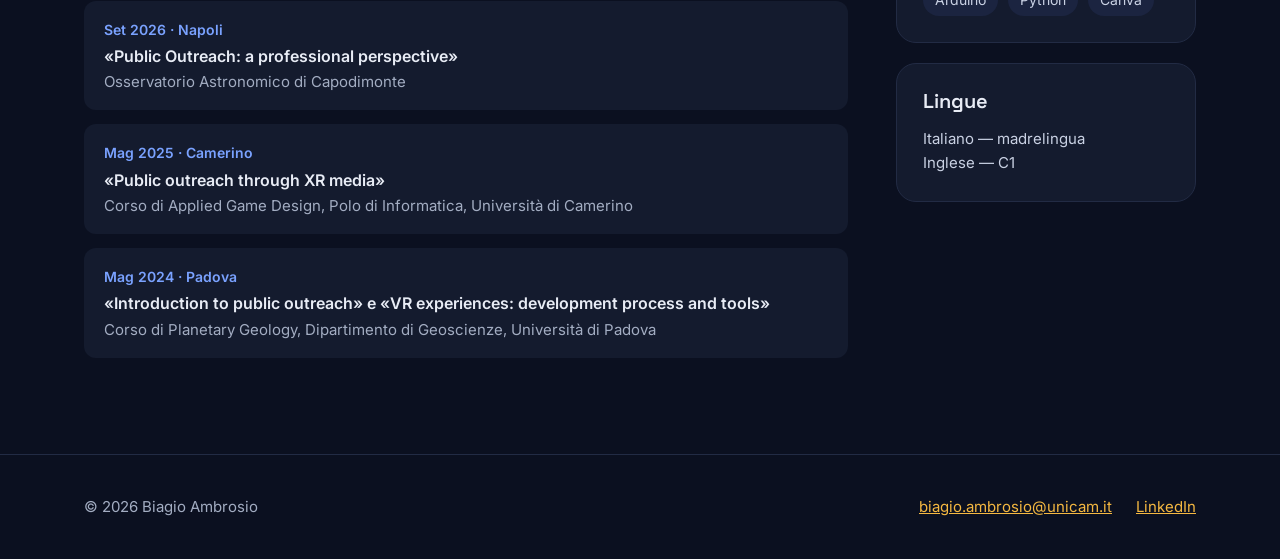
==== commit 03e37ca3: "Fix typos in cv.html content" ====
--- a/cv.html
+++ b/cv.html
@@ -80,7 +80,7 @@
               <div class="entry">
                 <span class="when">Ott 2024 – Mar 2026 · Camerino</span>
                 <h3>Ricercatore postdoc in didattica della fisica — Università di Camerino</h3>
-                <p>Gestione completa della mostra nazionale QUANTUM (900+ visite, team di 5). Attività di outreach per il Dipartimento di Fisica, versione digitale del gioco QTris, co-relatore di una tesi sulla VR multigiocatore, grafica per la collaborazione LGWA.</p>
+                <p>Gestione completa della mostra nazionale QUANTUM (900+ visite, team di 5). Attività di outreach per il Polo di Fisica, versione digitale del gioco QTris, co-relatore di una tesi sulla VR multigiocatore, grafica per la collaborazione LGWA.</p>
               </div>
             </li>
             <li>
@@ -88,7 +88,7 @@
               <div class="entry">
                 <span class="when">Ott 2021 – Set 2024 · Padova</span>
                 <h3>Dottorando in Astronomia — Università di Padova e INAF</h3>
-                <p>Progettazione e sviluppo dell'app VR MOON RESCUER con test su circa 100 utenti. Laboratorio didattico con Arduino, attività per festival e scuole, comitati organizzatori di EAS 2024 e European Lunar Symposium 2023.</p>
+                <p>Progettazione e sviluppo dell'app VR MOON RESCUER con test su circa 100 utenti. Laboratori didattici, attività per festival e scuole, comitati organizzatori di EAS 2024 e European Lunar Symposium 2023.</p>
               </div>
             </li>
           </ol>
@@ -100,7 +100,7 @@
             <article class="card">
               <span class="when">2021–2024</span>
               <h3>Dottorato in Astronomia</h3>
-              <p>Università di Padova. Tesi sull'uso della VR per la comunicazinoe dell'astronomia.</p>
+              <p>Università di Padova. Tesi sull'uso della VR per la comunicazione dell'astronomia.</p>
             </article>
             <article class="card">
               <span class="when">2018–2021</span>
